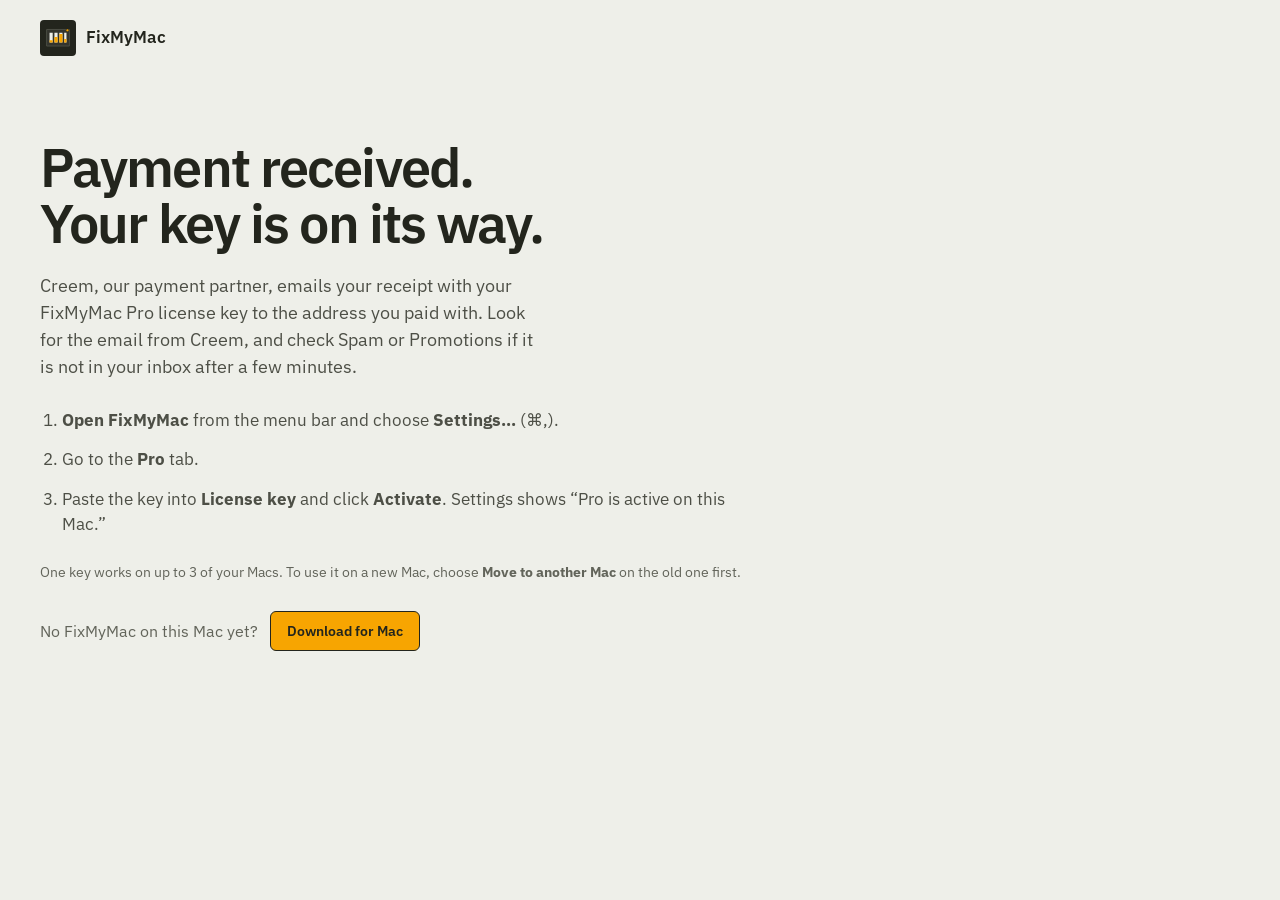
==== thanks.html @ eb7d21a1 "site: publish 6940438" ====
<!doctype html>
<html lang="en">
  <head>
    <meta charset="utf-8">
    <meta name="viewport" content="width=device-width, initial-scale=1">
    <meta name="description" content="Your FixMyMac Pro license key arrives by email from Creem. Here is where to enter it.">
    <meta name="robots" content="noindex">
    <meta name="theme-color" content="#eeefe9">
    <meta property="og:type" content="website">
    <meta property="og:title" content="FixMyMac for Mac">
    <meta property="og:description" content="See what's filling your Mac's memory, then choose what to close.">
    <meta name="twitter:card" content="summary">
    <meta name="twitter:title" content="FixMyMac for Mac">
    <meta name="twitter:description" content="See what's filling your Mac's memory, then choose what to close.">
    <title>Thanks for getting FixMyMac Pro</title>
    <link rel="icon" type="image/svg+xml" href="/ram-sentinel-mark.svg">
    <link rel="preconnect" href="https://fonts.googleapis.com">
    <link rel="preconnect" href="https://fonts.gstatic.com" crossorigin>
    <link href="https://fonts.googleapis.com/css2?family=IBM+Plex+Sans:wght@400;500;600;700&display=swap" rel="stylesheet">
    <link rel="stylesheet" href="/style.css">
  </head>
  <body>
    <header class="masthead">
      <a class="brand" href="/" aria-label="FixMyMac home">
        <img src="/ram-sentinel-mark.svg" width="36" height="36" alt="">
        <span>FixMyMac</span>
      </a>
    </header>

    <main>
      <section class="thanks" aria-labelledby="thanks-title">
        <h1 id="thanks-title">Payment received. Your key is on its way.</h1>
        <p class="lede">Creem, our payment partner, emails your receipt with your FixMyMac Pro license key to the address you paid with. Look for the email from Creem, and check Spam or Promotions if it is not in your inbox after a few minutes.</p>
        <ol class="steps">
          <li><strong>Open FixMyMac</strong> from the menu bar and choose <strong>Settings…</strong> (⌘,).</li>
          <li>Go to the <strong>Pro</strong> tab.</li>
          <li>Paste the key into <strong>License key</strong> and click <strong>Activate</strong>. Settings shows “Pro is active on this Mac.”</li>
        </ol>
        <p class="pricing-note">One key works on up to 3 of your Macs. To use it on a new Mac, choose <strong>Move to another Mac</strong> on the old one first.</p>
        <p class="thanks-download">No FixMyMac on this Mac yet? <a class="button button-small" href="https://fixmymac.pro/FixMyMac.dmg" download>Download for Mac</a></p>
      </section>
    </main>
  </body>
</html>
---- style.css ----
/* Hallmark · macrostructure: Product readout, then recovery choices · theme: Warm mineral instrument */
:root {
  color-scheme: light;
  --color-canvas: #eeefe9;
  --color-paper: #fcfcfa;
  --surface: var(--color-paper);
  --color-ink: #23251d;
  --color-body: #4d4f46;
  --color-muted: #62645a;
  --color-line: #bfc1b7;
  --color-accent: #f7a501;
  --color-accent-hover: #dd9001;
  --color-accent-active: #b17816;
  --color-accent-ink: #23251d;
  --color-focus: #1078a3;
  --color-kept-bg: #dce9df;
  --color-kept-ink: #26543b;
  --font-body: "IBM Plex Sans", sans-serif;
  --space-1: 8px;
  --space-2: 16px;
  --space-3: 24px;
  --space-4: 32px;
  --space-5: 48px;
  --space-6: 64px;
  --space-7: 88px;
  --radius-small: 4px;
  --radius-medium: 6px;
  --content-width: 1200px;
  --page-gutter: 28px;
}

* { box-sizing: border-box; }
html, body { margin: 0; overflow-x: clip; }
body {
  background: var(--color-canvas);
  color: var(--color-ink);
  font-family: var(--font-body);
  font-size: 16px;
  line-height: 1.5;
}
a { color: inherit; }
a:focus-visible { outline: 3px solid var(--color-focus); outline-offset: 3px; }
p, h1, h2, h3, figure { margin-top: 0; }
.masthead, main, .site-footer {
  width: min(calc(100% - var(--page-gutter) * 2), var(--content-width));
  margin-inline: auto;
}
.masthead {
  min-height: 76px;
  display: flex;
  align-items: center;
  justify-content: space-between;
  gap: var(--space-3);
}
.brand { display: flex; align-items: center; gap: 10px; font-size: 17px; font-weight: 600; text-decoration: none; }
.brand img { display: block; border-radius: var(--radius-small); }
.button {
  min-height: 48px;
  display: inline-flex;
  align-items: center;
  justify-content: center;
  gap: 12px;
  padding: 12px 20px;
  border: 1px solid var(--color-ink);
  border-radius: var(--radius-medium);
  background: var(--color-accent);
  color: var(--color-accent-ink);
  font-size: 15px;
  font-weight: 600;
  line-height: 1.15;
  text-decoration: none;
  white-space: nowrap;
}
.button:hover { background: var(--color-accent-hover); }
.button:active { background: var(--color-accent-active); }
.button-small { min-height: 40px; padding: 9px 16px; font-size: 14px; }
.hero {
  display: grid;
  grid-template-columns: minmax(0, .8fr) minmax(0, 1.2fr);
  align-items: center;
  gap: clamp(32px, 5vw, 64px);
  padding-block: 54px 88px;
}
.hero-copy { max-width: 500px; }
h1, h2 { overflow-wrap: anywhere; min-width: 0; font-weight: 600; text-wrap: balance; }
h1 { max-width: 17ch; margin-bottom: 20px; font-size: clamp(42px, 4.2vw, 56px); letter-spacing: -.035em; line-height: 1.04; }
.lede { max-width: 46ch; margin-bottom: 24px; color: var(--color-body); font-size: 18px; line-height: 1.5; text-wrap: pretty; }
.requirements { max-width: 48ch; margin: 16px 0 0; color: var(--color-muted); font-size: 14px; line-height: 1.45; }
.product-shot { min-width: 0; margin: 0; overflow: hidden; border: 1px solid var(--color-line); border-radius: var(--radius-medium); background: var(--surface); }
.product-shot img { display: block; width: 100%; height: auto; }
.product-shot figcaption { margin: 10px 12px 12px; color: var(--color-muted); font-size: 14px; }
.chip { display: inline-block; padding: 1px 6px; border-radius: var(--radius-small); background: var(--color-kept-bg); color: var(--color-kept-ink); font-size: 14px; font-weight: 600; line-height: 1.35; }
.capabilities { padding-block: 56px 80px; }
.section-intro { display: grid; grid-template-columns: minmax(0, 1.1fr) minmax(240px, .9fr); align-items: end; gap: 48px; margin-bottom: 36px; }
.section-intro h2, .local-run h2 { max-width: 20ch; margin-bottom: 0; font-size: clamp(32px, 3.5vw, 44px); letter-spacing: -.03em; line-height: 1.1; }
.section-intro p, .local-run p { max-width: 48ch; margin-bottom: 0; color: var(--color-body); font-size: 16px; line-height: 1.55; }
.capability-list { display: grid; grid-template-columns: repeat(2, minmax(0, 1fr)); column-gap: 48px; }
.capability-list article { min-width: 0; padding: 22px 0 24px; border-top: 1px solid var(--color-line); }
.capability-list h3 { margin-bottom: 7px; font-size: 19px; font-weight: 600; line-height: 1.3; }
.capability-list p { max-width: 48ch; margin-bottom: 0; color: var(--color-body); font-size: 16px; line-height: 1.5; }
.pricing { padding-block: 56px 72px; border-top: 1px solid var(--color-line); }
.plan-list { display: grid; grid-template-columns: minmax(0, .88fr) minmax(0, 1.12fr); align-items: stretch; gap: 16px; }
.plan { min-width: 0; padding: 24px; border: 1px solid var(--color-line); border-radius: var(--radius-medium); background: var(--surface); }
.plan-pro { border-color: var(--color-accent-active); border-top: 3px solid var(--color-accent); padding-top: 22px; }
.plan-heading { display: grid; gap: 16px; padding-bottom: 20px; border-bottom: 1px solid var(--color-line); }
.plan-heading h3 { margin: 0; font-size: 22px; font-weight: 600; line-height: 1.25; }
.plan-price { margin: 0; font-size: 20px; font-weight: 600; line-height: 1.3; }
.pro-prices { display: grid; grid-template-columns: repeat(2, minmax(0, 1fr)); gap: 16px; }
.pro-prices .plan-price { font-size: 18px; }
.thanks { max-width: 720px; padding-block: 64px 80px; }
.thanks h1 { max-width: 20ch; }
.steps { margin: 28px 0 24px; padding-left: 22px; display: grid; gap: 14px; color: var(--color-body); font-size: 17px; line-height: 1.5; }
.thanks-download { display: flex; flex-wrap: wrap; align-items: center; gap: 12px; margin: 28px 0 0; color: var(--color-muted); }
.pro-option { display: grid; align-content: space-between; justify-items: start; gap: 14px; }
.nav-link { margin-right: 18px; color: var(--color-body); font-size: 15px; font-weight: 500; text-decoration: none; white-space: nowrap; }
.nav-link:hover { color: var(--color-accent-hover); }
.pro-prices small { display: block; margin-top: 4px; color: var(--color-muted); font-size: 13px; font-weight: 400; line-height: 1.4; }
.plan-features { margin: 0; padding: 0; list-style: none; }
.plan-features li { padding: 14px 0; border-bottom: 1px solid var(--color-line); color: var(--color-body); font-size: 15px; line-height: 1.45; }
.plan-features li:last-child { border-bottom: 0; padding-bottom: 0; }
.pricing-note { margin: 20px 0 0; color: var(--color-muted); font-size: 14px; line-height: 1.5; }
.local-run { display: flex; align-items: center; justify-content: space-between; gap: 32px; padding: 36px 0 48px; border-top: 1px solid var(--color-line); }
.local-run > div { display: grid; gap: 12px; }
.local-run .button { flex: 0 0 auto; }
.site-footer {
  min-height: 76px;
  display: flex;
  align-items: center;
  justify-content: space-between;
  flex-wrap: wrap;
  gap: 12px 24px;
  border-top: 1px solid var(--color-line);
  color: var(--color-muted);
  font-size: 14px;
}
.site-footer a { text-underline-offset: 4px; }
.site-footer .footer-brand { color: var(--color-ink); font-size: 15px; font-weight: 600; text-decoration: none; }

@media (max-width: 900px) {
  :root { --page-gutter: 24px; }
  .hero { grid-template-columns: minmax(0, 1fr); gap: 32px; padding-block: 48px 64px; }
  .hero-copy { max-width: 680px; }
  .product-shot { width: 100%; }
  .section-intro { grid-template-columns: minmax(0, 1fr) minmax(220px, .8fr); gap: 24px; }
  .plan-list { grid-template-columns: minmax(0, 1fr); }
}
@media (max-width: 640px) {
  :root { --page-gutter: 20px; }
  .masthead { min-height: 68px; }
  .brand { gap: 8px; font-size: 15px; }
  .brand img { width: 30px; height: 30px; }
  .button-small { min-height: 40px; padding-inline: 12px; }
  .hero { gap: 24px; padding-block: 40px 48px; }
  h1 { max-width: 18ch; margin-bottom: 16px; font-size: clamp(40px, 10vw, 48px); }
  .lede { font-size: 17px; }
  .requirements { max-width: 40ch; }
  .capabilities { padding-block: 42px 56px; }
  .pricing { padding-block: 42px 52px; }
  .section-intro { grid-template-columns: minmax(0, 1fr); gap: 14px; margin-bottom: 24px; }
  .section-intro h2, .local-run h2 { font-size: clamp(30px, 8vw, 38px); }
  .capability-list { grid-template-columns: minmax(0, 1fr); }
  .capability-list article { padding-block: 18px 20px; }
  .plan { padding: 20px; }
  .plan-pro { padding-top: 18px; }
  .pro-prices { grid-template-columns: minmax(0, 1fr); gap: 20px; }
  .pro-prices .plan-price { font-size: 17px; }
  .local-run { align-items: flex-start; flex-direction: column; gap: 20px; padding-block: 30px 36px; }
  .site-footer { align-items: flex-start; justify-content: flex-start; padding-block: 20px; }
  .site-footer span { flex-basis: 100%; order: 1; }
}
@media (max-width: 360px) {
  :root { --page-gutter: 16px; }
  .brand { font-size: 14px; }
  .brand img { width: 28px; height: 28px; }
  .button-small { padding-inline: 10px; }
}
@media (prefers-reduced-motion: reduce) {
  *, *::before, *::after { scroll-behavior: auto !important; animation-duration: .01ms !important; animation-iteration-count: 1 !important; transition-duration: .01ms !important; }
}
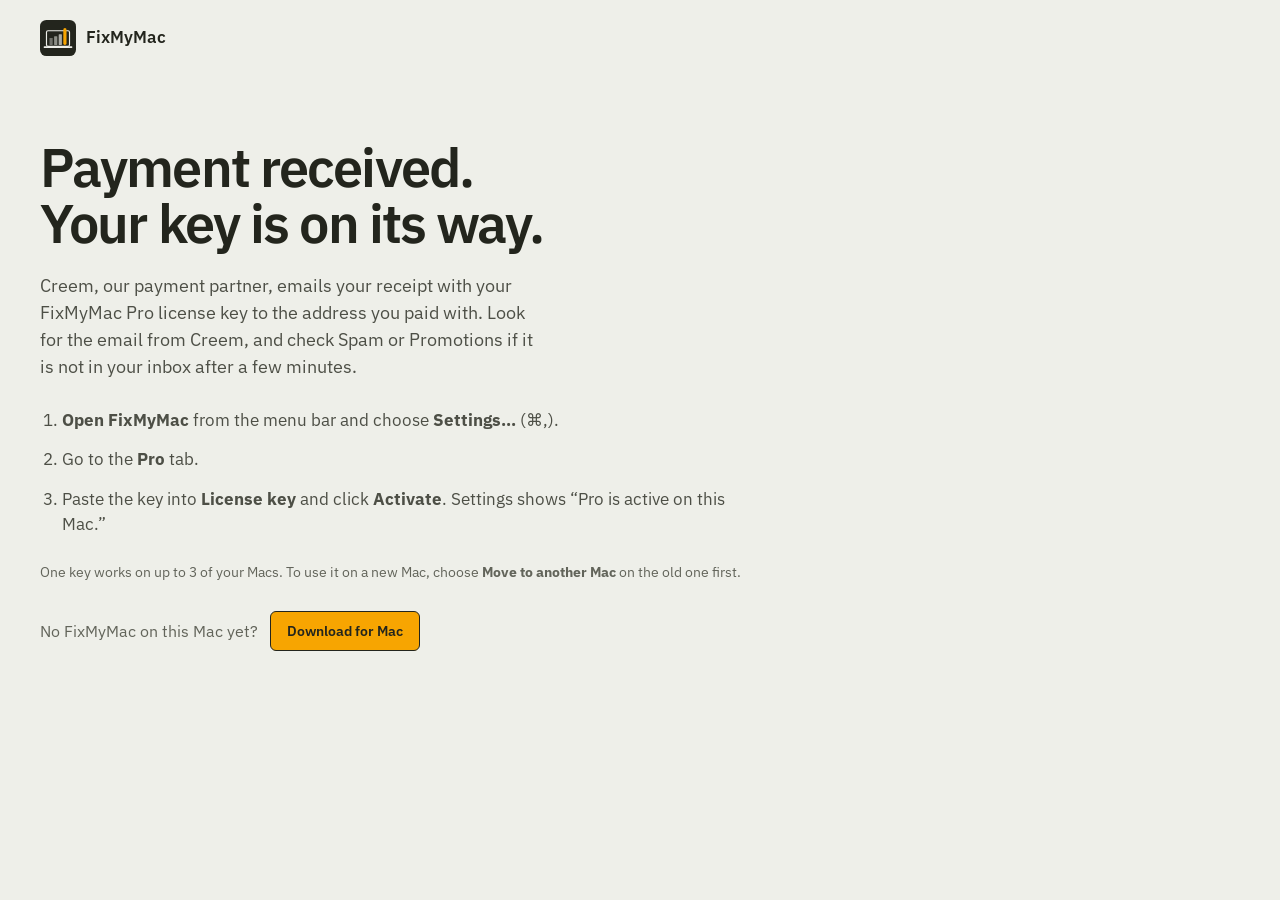
==== commit d313dbf4: "site: publish 9814a2a" ====
--- a/thanks.html
+++ b/thanks.html
@@ -37,7 +37,7 @@
           <li>Paste the key into <strong>License key</strong> and click <strong>Activate</strong>. Settings shows “Pro is active on this Mac.”</li>
         </ol>
         <p class="pricing-note">One key works on up to 3 of your Macs. To use it on a new Mac, choose <strong>Move to another Mac</strong> on the old one first.</p>
-        <p class="thanks-download">No FixMyMac on this Mac yet? <a class="button button-small" href="https://fixmymac.pro/FixMyMac.dmg" download>Download for Mac</a></p>
+        <p class="thanks-download">No FixMyMac on this Mac yet? <a class="button button-small" href="https://fixmymac.pro/download?ref=thanks" download>Download for Mac</a></p>
       </section>
     </main>
   </body>
--- a/style.css
+++ b/style.css
@@ -135,6 +135,25 @@
 }
 .site-footer a { text-underline-offset: 4px; }
 .site-footer .footer-brand { color: var(--color-ink); font-size: 15px; font-weight: 600; text-decoration: none; }
+.doc { max-width: 760px; padding-block: 56px 80px; }
+.doc h1 { max-width: 20ch; }
+.doc h2 { margin: 48px 0 14px; font-size: clamp(26px, 2.6vw, 32px); letter-spacing: -.02em; line-height: 1.15; }
+.doc h3 { margin: 24px 0 6px; font-size: 18px; font-weight: 600; line-height: 1.3; }
+.doc p, .doc-list { max-width: 64ch; color: var(--color-body); font-size: 17px; line-height: 1.6; }
+.doc-list { padding-left: 22px; display: grid; gap: 8px; }
+.doc a:not(.button) { text-underline-offset: 3px; }
+.doc-meta { color: var(--color-muted); font-size: 14px !important; }
+.doc-aside { padding: 14px 16px; border-left: 3px solid var(--color-accent); background: var(--surface); border-radius: var(--radius-small); }
+.doc code { padding: 1px 5px; border-radius: var(--radius-small); background: var(--surface); border: 1px solid var(--color-line); font-size: .88em; overflow-wrap: anywhere; }
+.doc pre { margin: 0 0 16px; padding: 14px 16px; overflow-x: auto; border: 1px solid var(--color-line); border-radius: var(--radius-medium); background: var(--color-ink); }
+.doc pre code { padding: 0; border: 0; background: none; color: var(--color-canvas); font-size: 14px; overflow-wrap: normal; white-space: pre; }
+.doc-table { margin-bottom: 16px; overflow-x: auto; border: 1px solid var(--color-line); border-radius: var(--radius-medium); background: var(--surface); }
+.doc table { width: 100%; border-collapse: collapse; font-size: 15px; line-height: 1.45; }
+.doc th, .doc td { padding: 12px 14px; border-bottom: 1px solid var(--color-line); text-align: left; vertical-align: top; color: var(--color-body); }
+.doc th { color: var(--color-ink); font-weight: 600; }
+.doc tr:last-child td { border-bottom: 0; }
+.doc-product { margin-top: 56px; padding-top: 8px; border-top: 1px solid var(--color-line); }
+.doc-product .plan h3 { margin: 0 0 8px; }
 
 @media (max-width: 900px) {
   :root { --page-gutter: 24px; }
@@ -177,3 +196,276 @@
 @media (prefers-reduced-motion: reduce) {
   *, *::before, *::after { scroll-behavior: auto !important; animation-duration: .01ms !important; animation-iteration-count: 1 !important; transition-duration: .01ms !important; }
 }
+
+/* Product stage: MacBook, dashboard, scroll story */
+
+.eyebrow {
+  margin: 0 0 14px;
+  color: var(--color-accent-active);
+  font-size: 12px;
+  font-weight: 600;
+  letter-spacing: .14em;
+  text-transform: uppercase;
+}
+
+.hero { padding-block: 44px 72px; }
+.hero h1 { max-width: 16ch; }
+.hero-actions { display: flex; flex-wrap: wrap; align-items: center; gap: 12px; margin-bottom: 0; }
+.brew-copy {
+  display: inline-flex;
+  align-items: stretch;
+  max-width: 100%;
+  min-height: 48px;
+  padding: 0;
+  border: 1px solid var(--color-line);
+  border-radius: var(--radius-medium);
+  background: var(--color-paper);
+  color: var(--color-body);
+  font: inherit;
+  cursor: pointer;
+}
+.brew-copy code {
+  align-self: center;
+  padding: 0 12px;
+  overflow: hidden;
+  font-family: ui-monospace, "SF Mono", Menlo, monospace;
+  font-size: 12.5px;
+  text-overflow: ellipsis;
+  white-space: nowrap;
+}
+.brew-copy-label {
+  display: inline-flex;
+  align-items: center;
+  padding: 0 14px;
+  border-left: 1px solid var(--color-line);
+  color: var(--color-ink);
+  font-size: 13px;
+  font-weight: 600;
+}
+.brew-copy:hover { border-color: var(--color-accent-active); }
+.brew-copy:hover .brew-copy-label { background: var(--color-accent); }
+.brew-copy:focus-visible { outline: 3px solid var(--color-focus); outline-offset: 3px; }
+
+.hero-stage { min-width: 0; }
+.stage-caption { margin: 18px 0 0; color: var(--color-muted); font-size: 13px; text-align: center; }
+
+.macbook { position: relative; width: 100%; max-width: 780px; margin-inline: auto; }
+.macbook-lid {
+  padding: 10px 10px 12px;
+  border: 1px solid #0b0c09;
+  border-radius: 20px 20px 10px 10px;
+  background: linear-gradient(#191a15, #0e0f0c);
+  box-shadow: 0 34px 70px rgba(35, 37, 29, .22), inset 0 1px 0 rgba(255, 255, 255, .08);
+}
+.macbook-base {
+  position: relative;
+  width: 108%;
+  height: 15px;
+  margin-left: -4%;
+  border: 1px solid #9fa196;
+  border-top: 0;
+  border-radius: 0 0 14px 14px;
+  background: linear-gradient(#d9dad2, #b4b6ab);
+}
+.macbook-base::before {
+  content: "";
+  position: absolute;
+  top: 0;
+  left: 50%;
+  width: 13%;
+  height: 6px;
+  transform: translateX(-50%);
+  border-radius: 0 0 7px 7px;
+  background: #a2a498;
+}
+
+.screen {
+  container-type: inline-size;
+  display: flex;
+  flex-direction: column;
+  aspect-ratio: 16 / 10;
+  overflow: hidden;
+  border-radius: 10px;
+  background: #171814;
+  color: #f0f1ea;
+  font-size: clamp(9px, 1.5cqw, 12px);
+  line-height: 1.35;
+}
+
+.menubar {
+  display: flex;
+  align-items: center;
+  justify-content: space-between;
+  gap: 12px;
+  padding: 6px 10px;
+  border-bottom: 1px solid #2a2c25;
+  background: #0e0f0c;
+  color: #c6c8bf;
+  font-size: clamp(8px, 1.2cqw, 10px);
+}
+.mb-app { font-weight: 600; }
+.mb-status { display: flex; align-items: center; gap: 7px; font-variant-numeric: tabular-nums; }
+.mb-clock { color: #8b8e81; }
+.status-dot { width: 7px; height: 7px; border-radius: 50%; background: #e0533d; display: inline-block; flex: 0 0 auto; }
+.status-dot-lg { width: 11px; height: 11px; margin-top: 5px; }
+[data-screen-state="focus"] .status-dot { background: #f7a501; }
+[data-screen-state="ok"] .status-dot { background: #63b37a; }
+
+.dash { display: grid; flex: 1 1 auto; grid-template-columns: minmax(0, 1.62fr) minmax(0, 1fr); min-height: 0; }
+.dash-main { display: flex; min-width: 0; flex-direction: column; padding: 14px 16px 12px; }
+.dash-side { min-width: 0; padding: 13px 14px 12px; border-left: 1px solid #2a2c25; background: #1b1c18; }
+
+.dash-head { display: flex; gap: 9px; }
+.dash-head h2 {
+  max-width: 24ch;
+  margin: 0 0 4px;
+  font-size: clamp(11px, 2.3cqw, 20px);
+  font-weight: 600;
+  letter-spacing: -.015em;
+  line-height: 1.12;
+  text-wrap: balance;
+}
+.dash-head p { margin: 0; color: #a7aa9d; font-size: clamp(8px, 1.35cqw, 11px); line-height: 1.4; }
+
+.metrics { display: grid; grid-template-columns: repeat(4, minmax(0, 1fr)); gap: clamp(8px, 1.6cqw, 16px); margin-top: 14px; }
+.metric { min-width: 0; display: grid; align-content: start; }
+.metric-label { color: #a7aa9d; font-size: clamp(7px, 1.15cqw, 10px); }
+.metric strong { font-size: clamp(12px, 2.2cqw, 20px); font-weight: 600; letter-spacing: -.02em; font-variant-numeric: tabular-nums; }
+.metric small { color: #85887b; font-size: clamp(6px, 1cqw, 9px); line-height: 1.3; }
+.metric-alert strong { color: #e0533d; }
+.meter { display: block; height: 5px; margin: 6px 0 4px; overflow: hidden; border-radius: 3px; background: #33352d; }
+.meter i { display: block; width: var(--fill); height: 100%; border-radius: 3px; background: #d9dbd0; transition: width .6s ease; }
+.metric-alert .meter i { background: #e0533d; }
+[data-screen-state="ok"] .metric-alert strong { color: #63b37a; }
+[data-screen-state="ok"] .metric-alert .meter i { background: #63b37a; }
+
+.memory { margin-top: auto; padding-top: 14px; }
+.memory-head { display: flex; align-items: center; justify-content: space-between; gap: 10px; margin-bottom: 6px; color: #a7aa9d; font-size: clamp(7px, 1.1cqw, 10px); }
+.legend { display: inline-flex; align-items: center; gap: 4px; }
+.legend i { width: 8px; height: 8px; margin-left: 6px; border-radius: 2px; display: inline-block; }
+.lg-apps { background: #d9dbd0; }
+.lg-comp { background: #7b7e72; }
+.lg-free { background: #3d3f36; }
+.lg-disk { background: repeating-linear-gradient(45deg, #f7a501 0 2px, #8a5c00 2px 4px); }
+
+.mem-bar { position: relative; display: flex; height: clamp(30px, 6cqw, 46px); overflow: hidden; border-radius: 4px; background: #33352d; }
+.mem-bar::after {
+  content: "";
+  position: absolute;
+  top: -2px;
+  bottom: -2px;
+  left: 70%;
+  width: 2px;
+  background: #f0f1ea;
+}
+.seg { height: 100%; transition: width .7s ease; }
+.seg-apps { width: var(--w); background: #d9dbd0; }
+.seg-comp { width: var(--w); background: #7b7e72; }
+.seg-free { width: var(--w); background: #3d3f36; }
+.seg-disk { width: var(--w); background: repeating-linear-gradient(45deg, #f7a501 0 3px, #8a5c00 3px 6px); }
+.mem-axis { display: flex; justify-content: space-between; margin-top: 4px; color: #85887b; font-size: clamp(6px, 1cqw, 9px); font-variant-numeric: tabular-nums; }
+.bg { margin-top: 12px; }
+.bg-head { display: flex; justify-content: space-between; margin-bottom: 2px; color: #a7aa9d; font-size: clamp(7px, 1.1cqw, 10px); }
+.bg-row { display: grid; grid-template-columns: auto minmax(0, 1fr) auto auto; align-items: center; gap: 8px; padding: 6px 0; border-top: 1px solid #2a2c25; }
+.bg-name { display: grid; min-width: 0; font-size: clamp(7px, 1.2cqw, 10px); line-height: 1.25; }
+.bg-name small { overflow: hidden; color: #85887b; font-size: .9em; line-height: 1.4; text-overflow: ellipsis; white-space: nowrap; }
+.bg-row b { font-size: clamp(7px, 1.2cqw, 10px); font-weight: 600; font-variant-numeric: tabular-nums; }
+.bg-row button { padding: 2px 7px; border: 1px solid #3d3f36; border-radius: 4px; background: #2a2c25; color: #e9eae3; font: inherit; font-size: clamp(7px, 1.1cqw, 10px); }
+
+.dash-side h3 { margin: 0 0 3px; font-size: clamp(10px, 1.75cqw, 15px); font-weight: 600; }
+.side-sub { margin: 0 0 10px; color: #a7aa9d; font-size: clamp(7px, 1.15cqw, 10px); line-height: 1.4; }
+.side-label { margin: 0 0 2px; color: #f7a501; font-size: clamp(6px, 1cqw, 9px); font-weight: 600; letter-spacing: .12em; }
+.hogs { margin: 0; padding: 0; list-style: none; }
+.hogs li {
+  display: grid;
+  grid-template-columns: minmax(0, 1fr) auto auto;
+  align-items: center;
+  gap: 8px;
+  padding: 6px 0;
+  border-bottom: 1px solid #2a2c25;
+  transition: opacity .3s ease, background-color .3s ease;
+}
+.hogs li:last-child { border-bottom: 0; }
+.hog-name { display: grid; min-width: 0; font-size: clamp(8px, 1.3cqw, 11px); font-weight: 500; }
+.hog-name small { overflow: hidden; color: #85887b; font-size: clamp(6px, 1cqw, 9px); font-weight: 400; text-overflow: ellipsis; white-space: nowrap; }
+.hogs b { font-size: clamp(8px, 1.3cqw, 11px); font-weight: 600; font-variant-numeric: tabular-nums; }
+.hogs button {
+  padding: 2px 7px;
+  border: 1px solid #3d3f36;
+  border-radius: 4px;
+  background: #2a2c25;
+  color: #e9eae3;
+  font: inherit;
+  font-size: clamp(7px, 1.1cqw, 10px);
+}
+[data-screen-state="focus"] .hogs li { opacity: .38; }
+[data-screen-state="focus"] .hogs li[data-hog="brave"] { opacity: 1; background: rgba(247, 165, 1, .1); }
+[data-screen-state="ok"] .hogs li { opacity: .34; }
+[data-screen-state="ok"] .hogs button { visibility: hidden; }
+.freed { margin: 9px 0 0; opacity: 0; color: #63b37a; font-size: clamp(7px, 1.2cqw, 10px); font-weight: 600; transition: opacity .35s ease; }
+[data-screen-state="ok"] .freed { opacity: 1; }
+
+.macbook-hero { animation: stage-rise .7s cubic-bezier(.2, .7, .2, 1) both; }
+.macbook-hero .mem-bar { animation: bar-reveal .8s .15s cubic-bezier(.2, .7, .2, 1) both; transform-origin: left center; }
+.macbook-hero .meter i { animation: meter-reveal .8s .25s cubic-bezier(.2, .7, .2, 1) both; transform-origin: left center; }
+@keyframes stage-rise { from { opacity: 0; transform: translateY(20px) scale(.985); } to { opacity: 1; transform: none; } }
+@keyframes bar-reveal { from { clip-path: inset(0 100% 0 0); } to { clip-path: inset(0 0 0 0); } }
+@keyframes meter-reveal { from { transform: scaleX(.2); opacity: .4; } to { transform: none; opacity: 1; } }
+
+.story { padding-block: 80px 64px; border-top: 1px solid var(--color-line); }
+.story-intro { max-width: 720px; margin-bottom: 32px; }
+.story-intro h2 { margin: 0; font-size: clamp(32px, 3.6vw, 46px); letter-spacing: -.03em; line-height: 1.08; }
+.story-track { display: grid; grid-template-columns: minmax(260px, 370px) minmax(0, 1fr); gap: clamp(28px, 5vw, 64px); align-items: start; }
+.story-steps { min-width: 0; margin-top: -6vh; }
+.story-step { display: flex; min-height: 58vh; flex-direction: column; justify-content: center; transition: opacity .35s ease; }
+.js .story-step { opacity: .42; }
+.js .story-step.is-active { opacity: 1; }
+.step-num { margin: 0 0 10px; color: var(--color-accent-active); font-family: ui-monospace, "SF Mono", Menlo, monospace; font-size: 13px; font-weight: 600; }
+.story-step h3 { margin: 0 0 10px; font-size: clamp(23px, 2.3vw, 31px); letter-spacing: -.02em; line-height: 1.15; }
+.story-step p { max-width: 42ch; margin: 0; color: var(--color-body); font-size: 16px; line-height: 1.55; }
+.story-stage { position: sticky; top: max(84px, calc(50vh - 250px)); min-width: 0; }
+
+.evidence { padding-block: 64px 72px; border-top: 1px solid var(--color-line); }
+.evidence-shot { margin: 0; }
+.evidence-shot img { display: block; width: 100%; height: auto; border: 1px solid #0b0c09; border-radius: var(--radius-medium); box-shadow: 0 24px 50px rgba(35, 37, 29, .16); }
+.evidence-shot figcaption { margin: 12px 0 0; color: var(--color-muted); font-size: 13px; }
+
+@media (max-width: 900px) {
+  .story-track { grid-template-columns: minmax(0, 1fr); gap: 0; }
+  .story-stage { order: -1; position: sticky; top: 0; z-index: 2; padding-block: 6px 10px; background: var(--color-canvas); }
+  .story-step { min-height: 54vh; }
+  .story-intro { margin-bottom: 20px; }
+  .hero-stage { margin-top: 8px; }
+}
+
+@media (max-width: 720px) {
+  .nav-link { display: none; }
+}
+
+@media (max-width: 640px) {
+  .hero { padding-block: 28px 48px; }
+  .brew-copy { width: 100%; }
+  .brew-copy code { flex: 1 1 auto; padding-block: 10px; overflow: visible; line-height: 1.35; text-overflow: clip; white-space: normal; overflow-wrap: anywhere; }
+  .hero-actions .button { width: 100%; }
+  .legend { display: none; }
+  .metrics { grid-template-columns: repeat(2, minmax(0, 1fr)); gap: 10px 14px; }
+  .screen { aspect-ratio: auto; }
+  .bg { display: none; }
+  .dash { grid-template-columns: minmax(0, 1fr); }
+  .dash-side { border-top: 1px solid #2a2c25; border-left: 0; }
+  .macbook-lid { padding: 6px 6px 8px; border-radius: 14px 14px 8px 8px; }
+  .macbook-base { height: 11px; }
+  .stage-caption { font-size: 12px; }
+  .story { padding-block: 52px 40px; }
+  .story-step { min-height: 46vh; }
+}
+
+@media (max-width: 420px) {
+  .dash-side { display: none; }
+  .screen { font-size: 10px; }
+}
+
+@media (prefers-reduced-motion: reduce) {
+  .macbook-hero, .macbook-hero .mem-bar, .macbook-hero .meter i { animation: none; }
+  .seg, .meter i, .hogs li, .freed, .story-step { transition: none; }
+}
